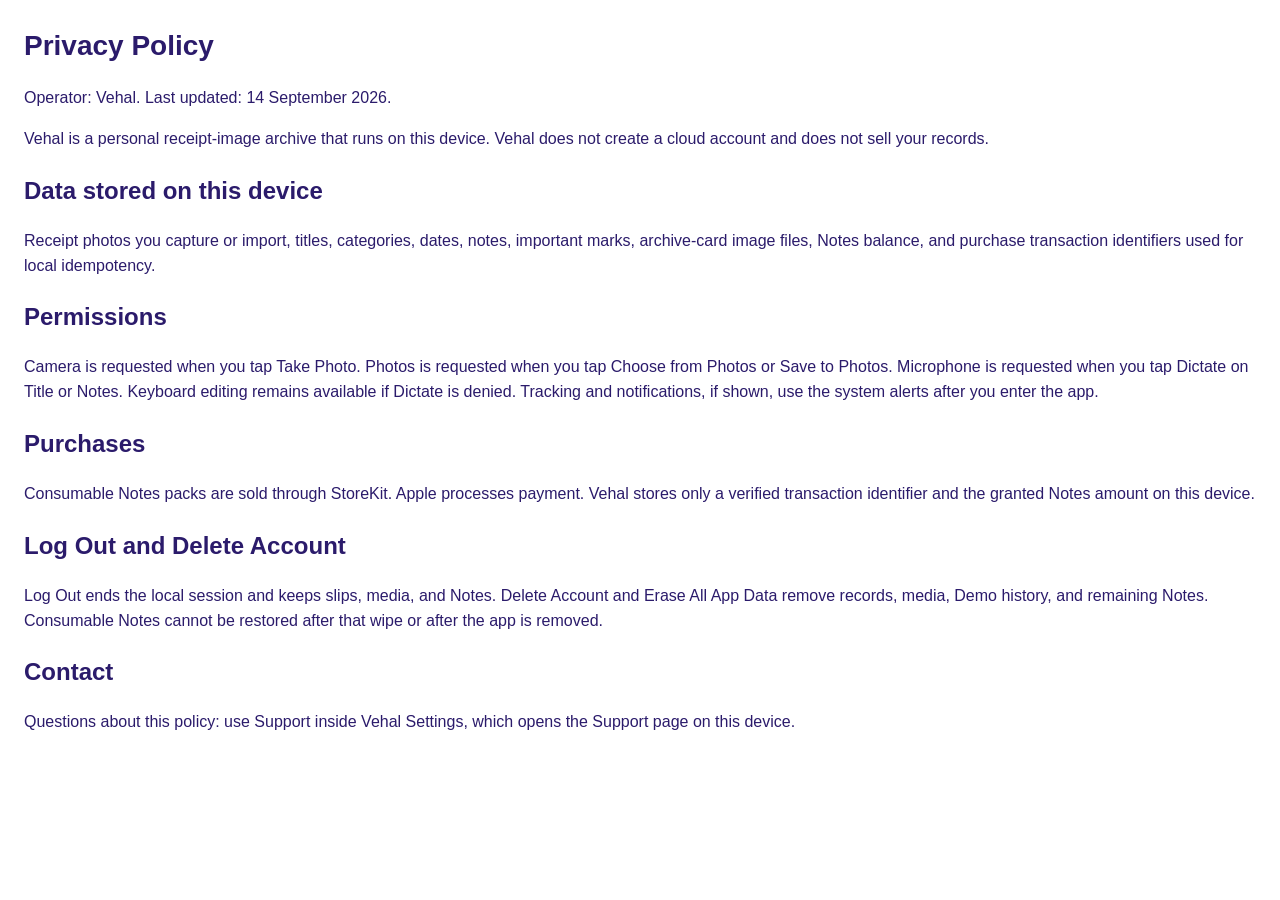
==== privacy.html @ 0a7703e4 "Publish Vehal Privacy, Terms, and Support for App Store URLs. Co-authored-by: Cursor <cursoragent@cu" ====
<!DOCTYPE html>
<html lang="en">
<head>
  <meta charset="utf-8" />
  <meta name="viewport" content="width=device-width, initial-scale=1" />
  <title>Privacy Policy — Vehal</title>
  <style>
    body { font-family: -apple-system, BlinkMacSystemFont, "Segoe UI", sans-serif; margin: 24px; color: #2B1B6B; line-height: 1.55; }
    h1 { font-size: 28px; }
  </style>
</head>
<body>
  <h1>Privacy Policy</h1>
  <p>Operator: Vehal. Last updated: 14 September 2026.</p>
  <p>Vehal is a personal receipt-image archive that runs on this device. Vehal does not create a cloud account and does not sell your records.</p>
  <h2>Data stored on this device</h2>
  <p>Receipt photos you capture or import, titles, categories, dates, notes, important marks, archive-card image files, Notes balance, and purchase transaction identifiers used for local idempotency.</p>
  <h2>Permissions</h2>
  <p>Camera is requested when you tap Take Photo. Photos is requested when you tap Choose from Photos or Save to Photos. Microphone is requested when you tap Dictate on Title or Notes. Keyboard editing remains available if Dictate is denied. Tracking and notifications, if shown, use the system alerts after you enter the app.</p>
  <h2>Purchases</h2>
  <p>Consumable Notes packs are sold through StoreKit. Apple processes payment. Vehal stores only a verified transaction identifier and the granted Notes amount on this device.</p>
  <h2>Log Out and Delete Account</h2>
  <p>Log Out ends the local session and keeps slips, media, and Notes. Delete Account and Erase All App Data remove records, media, Demo history, and remaining Notes. Consumable Notes cannot be restored after that wipe or after the app is removed.</p>
  <h2>Contact</h2>
  <p>Questions about this policy: use Support inside Vehal Settings, which opens the Support page on this device.</p>
</body>
</html>
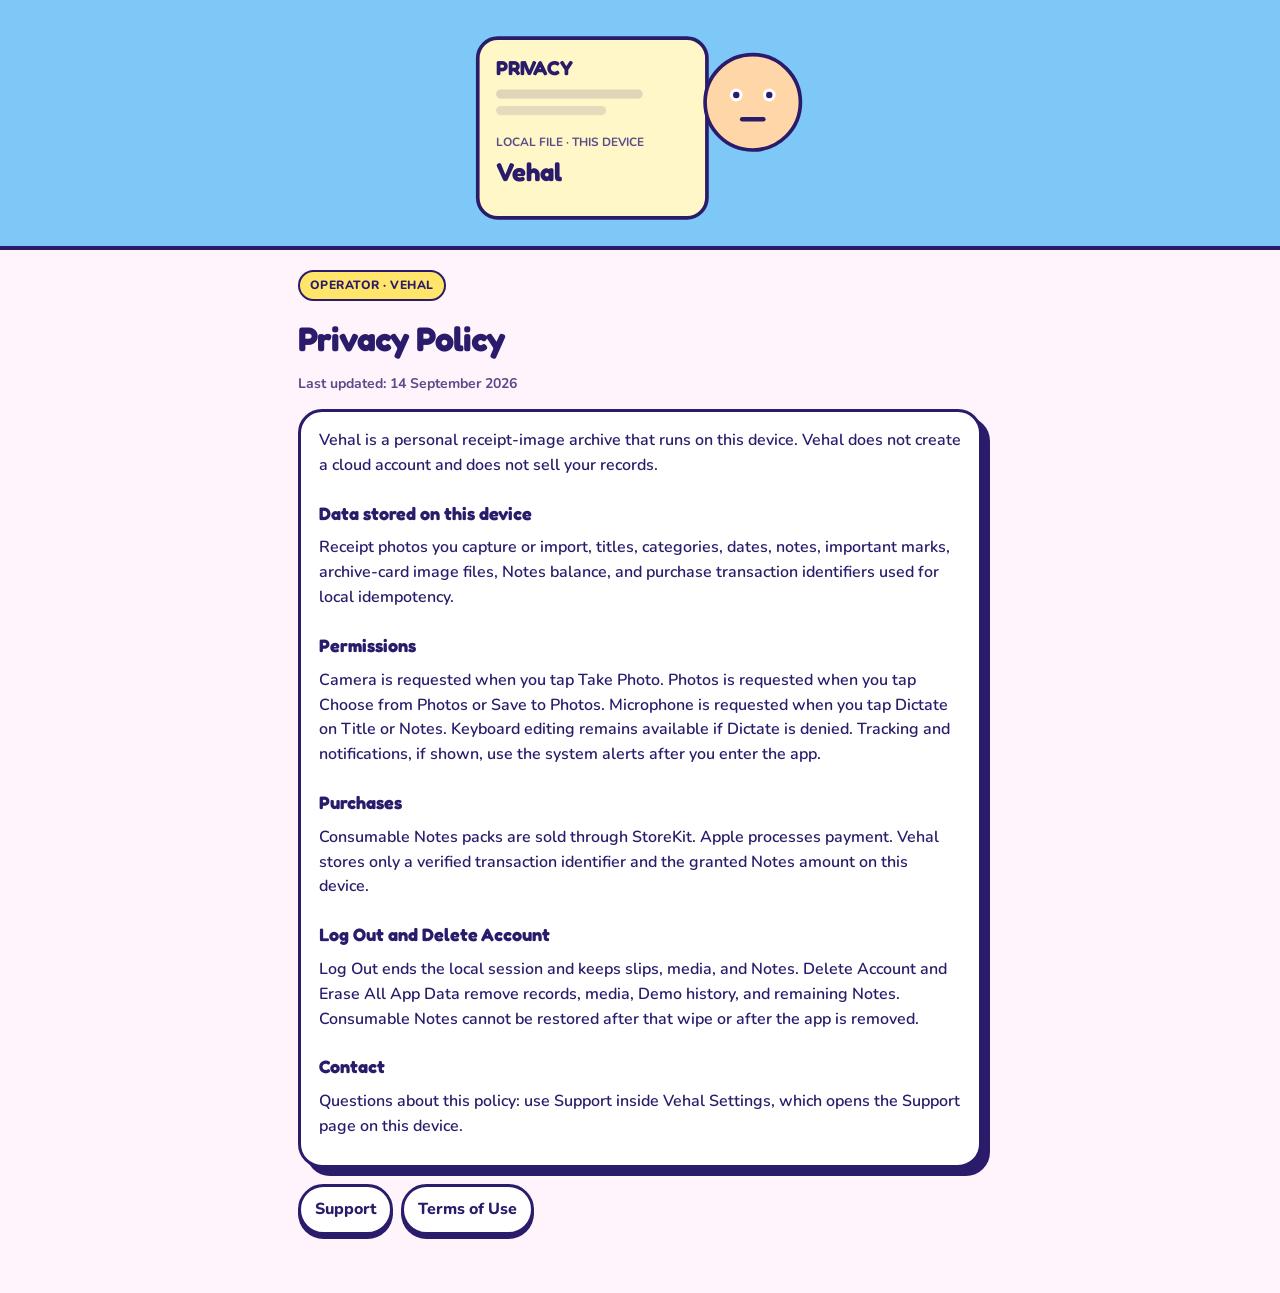
==== commit c27304e2: "Restyle Privacy, Terms, and Support to match Vehal sticker UI. Co-authored-by: Cursor <cursoragent@c" ====
--- a/privacy.html
+++ b/privacy.html
@@ -4,24 +4,44 @@
   <meta charset="utf-8" />
   <meta name="viewport" content="width=device-width, initial-scale=1" />
   <title>Privacy Policy — Vehal</title>
-  <style>
-    body { font-family: -apple-system, BlinkMacSystemFont, "Segoe UI", sans-serif; margin: 24px; color: #2B1B6B; line-height: 1.55; }
-    h1 { font-size: 28px; }
-  </style>
+  <link rel="preconnect" href="https://fonts.googleapis.com" />
+  <link rel="preconnect" href="https://fonts.gstatic.com" crossorigin />
+  <link href="https://fonts.googleapis.com/css2?family=Fredoka:wght@600;700&family=Nunito:wght@600;800&display=swap" rel="stylesheet" />
+  <link rel="stylesheet" href="style.css" />
 </head>
 <body>
-  <h1>Privacy Policy</h1>
-  <p>Operator: Vehal. Last updated: 14 September 2026.</p>
-  <p>Vehal is a personal receipt-image archive that runs on this device. Vehal does not create a cloud account and does not sell your records.</p>
-  <h2>Data stored on this device</h2>
-  <p>Receipt photos you capture or import, titles, categories, dates, notes, important marks, archive-card image files, Notes balance, and purchase transaction identifiers used for local idempotency.</p>
-  <h2>Permissions</h2>
-  <p>Camera is requested when you tap Take Photo. Photos is requested when you tap Choose from Photos or Save to Photos. Microphone is requested when you tap Dictate on Title or Notes. Keyboard editing remains available if Dictate is denied. Tracking and notifications, if shown, use the system alerts after you enter the app.</p>
-  <h2>Purchases</h2>
-  <p>Consumable Notes packs are sold through StoreKit. Apple processes payment. Vehal stores only a verified transaction identifier and the granted Notes amount on this device.</p>
-  <h2>Log Out and Delete Account</h2>
-  <p>Log Out ends the local session and keeps slips, media, and Notes. Delete Account and Erase All App Data remove records, media, Demo history, and remaining Notes. Consumable Notes cannot be restored after that wipe or after the app is removed.</p>
-  <h2>Contact</h2>
-  <p>Questions about this policy: use Support inside Vehal Settings, which opens the Support page on this device.</p>
+  <div class="hero sky" aria-hidden="true">
+    <svg viewBox="0 0 390 240" width="100%" height="220">
+      <rect x="18" y="22" width="250" height="196" rx="22" fill="#FFF7C8" stroke="#2B1B6B" stroke-width="4"/>
+      <text x="38" y="62" fill="#2B1B6B" font-size="22" font-weight="800" font-family="Fredoka, Avenir Next, sans-serif">PRIVACY</text>
+      <rect x="38" y="78" width="160" height="10" rx="5" fill="#2B1B6B" opacity="0.15"/>
+      <rect x="38" y="96" width="120" height="10" rx="5" fill="#2B1B6B" opacity="0.12"/>
+      <text x="38" y="140" fill="#5A4B8A" font-size="13" font-weight="700" font-family="Nunito, sans-serif">LOCAL FILE · THIS DEVICE</text>
+      <text x="38" y="178" fill="#2B1B6B" font-size="28" font-weight="800" font-family="Fredoka, sans-serif">Vehal</text>
+      <circle cx="318" cy="92" r="52" fill="#FFD6A8" stroke="#2B1B6B" stroke-width="4"/>
+      <circle cx="300" cy="84" r="7" fill="#fff"/><circle cx="300" cy="84" r="3.5" fill="#2B1B6B"/>
+      <circle cx="336" cy="84" r="7" fill="#fff"/><circle cx="336" cy="84" r="3.5" fill="#2B1B6B"/>
+      <rect x="304" y="108" width="28" height="5" rx="2.5" fill="#2B1B6B"/>
+    </svg>
+  </div>
+  <div class="wrap">
+    <span class="pill">Operator · Vehal</span>
+    <h1>Privacy Policy</h1>
+    <p class="meta">Last updated: 14 September 2026</p>
+    <div class="card">
+      <p>Vehal is a personal receipt-image archive that runs on this device. Vehal does not create a cloud account and does not sell your records.</p>
+      <h2>Data stored on this device</h2>
+      <p>Receipt photos you capture or import, titles, categories, dates, notes, important marks, archive-card image files, Notes balance, and purchase transaction identifiers used for local idempotency.</p>
+      <h2>Permissions</h2>
+      <p>Camera is requested when you tap Take Photo. Photos is requested when you tap Choose from Photos or Save to Photos. Microphone is requested when you tap Dictate on Title or Notes. Keyboard editing remains available if Dictate is denied. Tracking and notifications, if shown, use the system alerts after you enter the app.</p>
+      <h2>Purchases</h2>
+      <p>Consumable Notes packs are sold through StoreKit. Apple processes payment. Vehal stores only a verified transaction identifier and the granted Notes amount on this device.</p>
+      <h2>Log Out and Delete Account</h2>
+      <p>Log Out ends the local session and keeps slips, media, and Notes. Delete Account and Erase All App Data remove records, media, Demo history, and remaining Notes. Consumable Notes cannot be restored after that wipe or after the app is removed.</p>
+      <h2>Contact</h2>
+      <p>Questions about this policy: use Support inside Vehal Settings, which opens the Support page on this device.</p>
+    </div>
+    <p class="links"><a href="support.html">Support</a><a href="terms.html">Terms of Use</a></p>
+  </div>
 </body>
 </html>
--- a/style.css
+++ b/style.css
@@ -0,0 +1,88 @@
+:root {
+  --ink: #2B1B6B;
+  --sky: #7EC8F8;
+  --gum: #FF7A9C;
+  --lemon: #FFE56A;
+  --mint: #7BE0C2;
+  --paper: #FFF4FB;
+  --slate: #5A4B8A;
+  --ticket: #FFF7C8;
+}
+* { box-sizing: border-box; }
+html, body {
+  margin: 0;
+  background: var(--paper);
+  color: var(--ink);
+  font-family: "Nunito", "Avenir Next", "Segoe UI", sans-serif;
+  line-height: 1.55;
+}
+body { padding: 0 0 48px; }
+.hero {
+  position: relative;
+  overflow: hidden;
+  min-height: 240px;
+  padding: 18px 16px 8px;
+  border-bottom: 4px solid var(--ink);
+}
+.hero.sky { background: var(--sky); }
+.hero.mint { background: var(--mint); }
+.hero.gum { background: var(--gum); }
+.hero svg { display: block; width: 100%; height: 220px; }
+.wrap { padding: 20px 18px 0; max-width: 720px; margin: 0 auto; }
+.pill {
+  display: inline-block;
+  background: var(--lemon);
+  color: var(--ink);
+  font-weight: 800;
+  font-size: 12px;
+  letter-spacing: 0.04em;
+  text-transform: uppercase;
+  padding: 4px 10px;
+  border: 2px solid var(--ink);
+  border-radius: 999px;
+}
+h1 {
+  font-family: "Fredoka", "Avenir Next", sans-serif;
+  font-size: 34px;
+  font-weight: 700;
+  margin: 12px 0 8px;
+  letter-spacing: -0.03em;
+}
+h2 {
+  font-family: "Fredoka", "Avenir Next", sans-serif;
+  font-size: 18px;
+  margin: 22px 0 8px;
+}
+.meta { color: var(--slate); font-weight: 700; font-size: 14px; }
+.card {
+  background: #fff;
+  border: 3px solid var(--ink);
+  border-radius: 24px;
+  padding: 16px 18px;
+  box-shadow: 8px 8px 0 var(--ink);
+  margin: 14px 0 0;
+}
+a {
+  color: var(--gum);
+  font-weight: 800;
+  text-decoration: none;
+}
+a:focus-visible { outline: 3px solid var(--lemon); outline-offset: 2px; }
+.links {
+  display: flex;
+  flex-wrap: wrap;
+  gap: 8px;
+  margin-top: 16px;
+}
+.links a {
+  background: #fff;
+  color: var(--ink);
+  border: 3px solid var(--ink);
+  border-radius: 999px;
+  padding: 10px 14px;
+  box-shadow: 0 4px 0 var(--ink);
+}
+p { margin: 0 0 10px; font-weight: 600; }
+@media (prefers-reduced-motion: reduce) {
+  * { animation: none !important; }
+}
